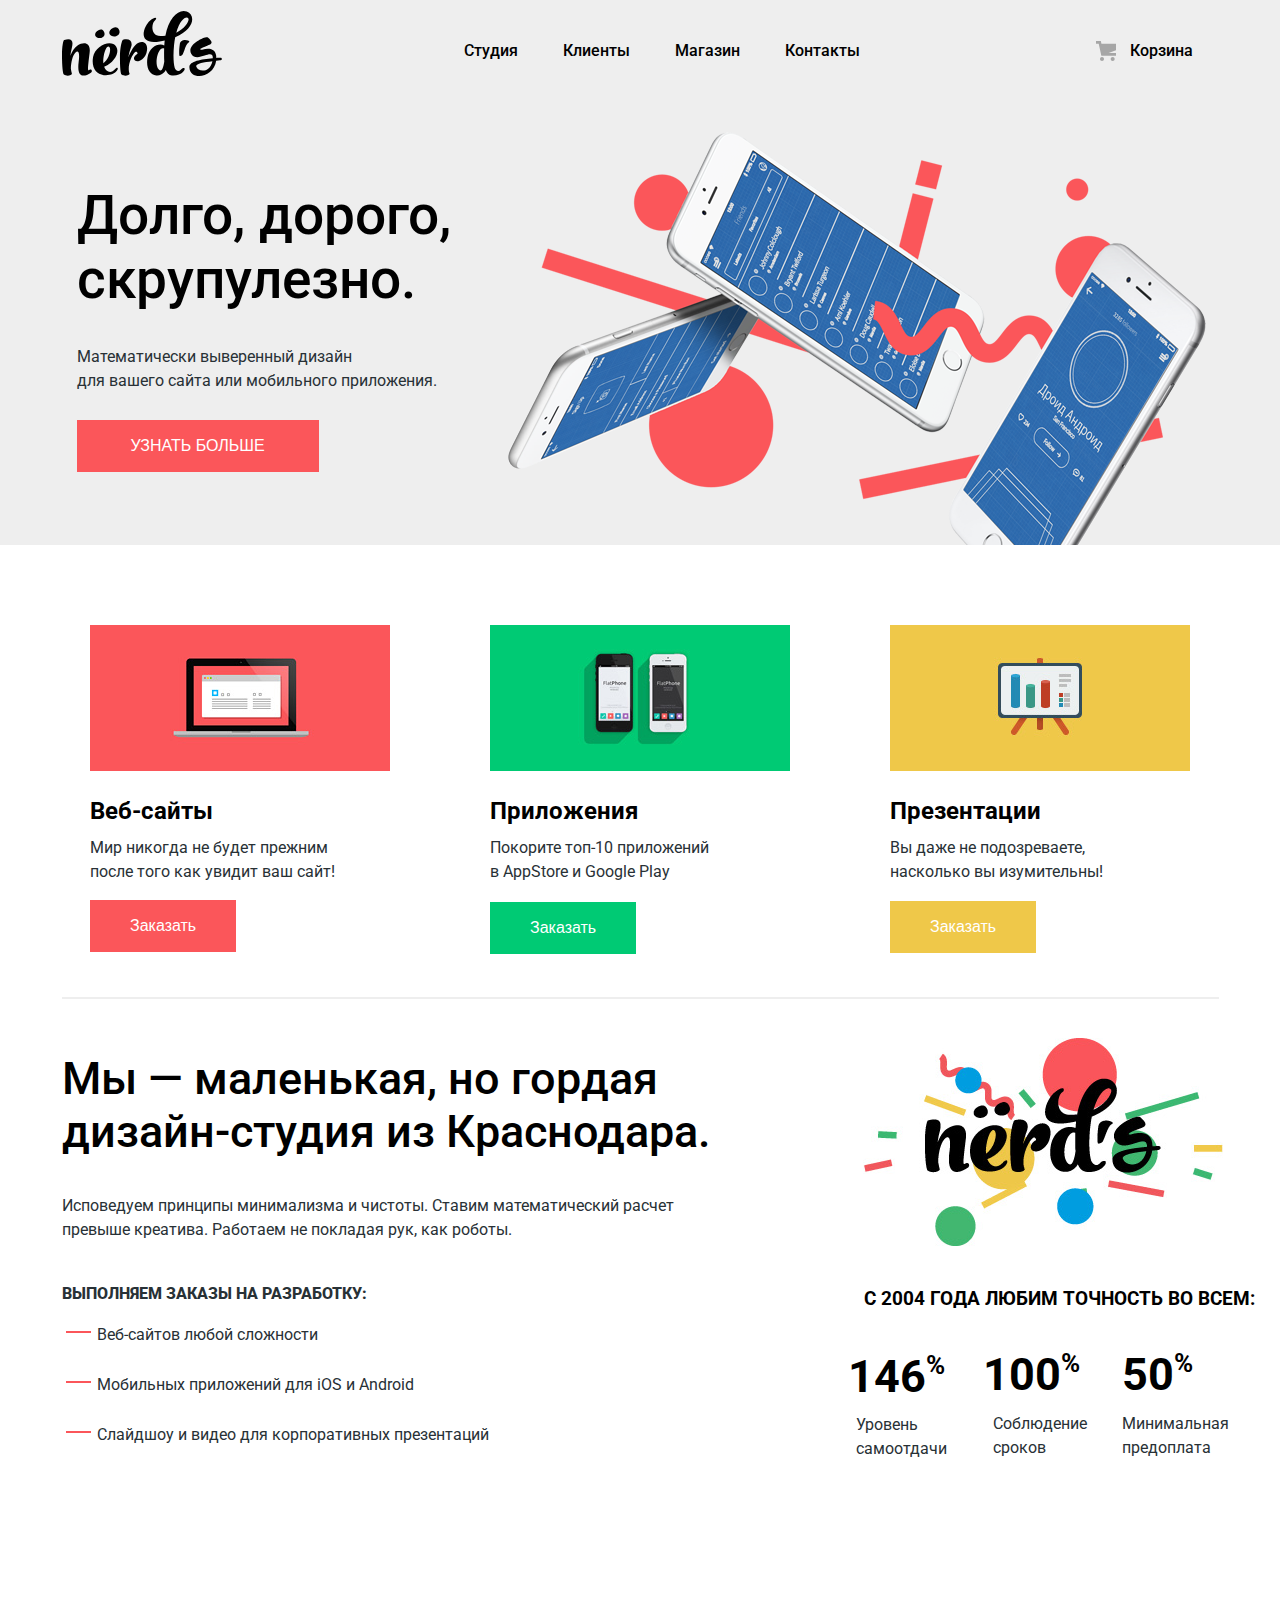
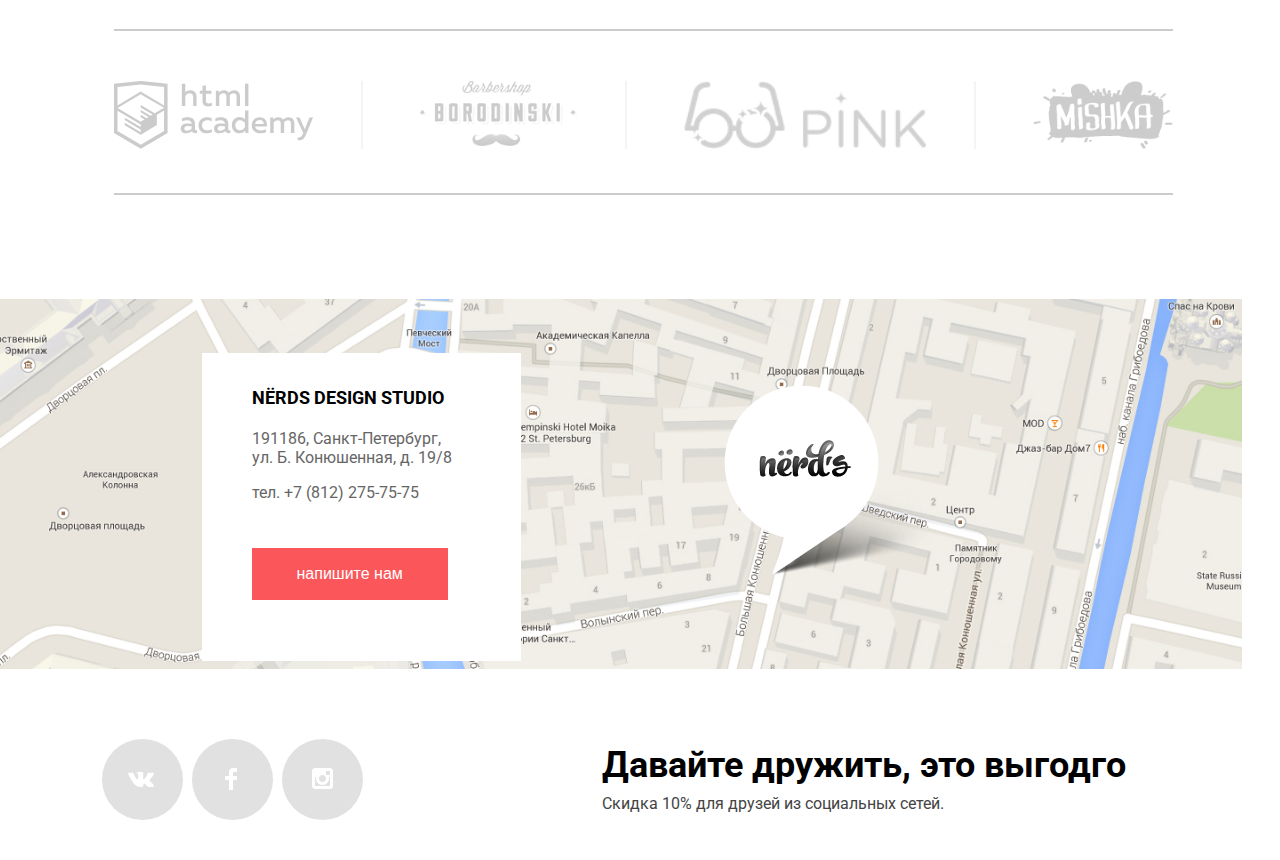
==== main/index.html @ 20a11c62 "finished making the main page, switched to the catalog" ====
<!DOCTYPE html>
<html lang="en">

<head>
    <meta charset="UTF-8">
    <meta http-equiv="X-UA-Compatible" content="IE=edge">
    <meta name="viewport" content="width=device-width, initial-scale=1.0">
    <link rel="preconnect" href="https://fonts.googleapis.com">
    <link rel="preconnect" href="https://fonts.gstatic.com" crossorigin>
    <link href="https://fonts.googleapis.com/css2?family=Roboto:wght@400;500;700&display=swap" rel="stylesheet">
    <link rel="stylesheet" href="css/style.css">
    <link rel="stylesheet" href="css/animation.css">
    <title>Nerds</title>
</head>

<body>
    <header class="header">
        <div class="container">
            <nav class="nav">
                <!--Logo-->
                <a class="header-logo" href="#"><img class="Logo" src="img/Content/Logo.svg" alt="logo"></a>
                <!--nav link-->
                <ul class="navigation-link">
                    <li><a href="#">Студия</a></li>
                    <li><a href="#">Клиенты</a></li>
                    <li><a href="#">Магазин</a></li>
                    <li><a href="#">Контакты</a></li>
                </ul>
                <!--header cart-->
                <div class="cart">
                    <a href="#"> Корзина</a>
                </div>
            </nav>
        </div>
    </header>
    <main>
        <div class="container">
            <section class="slider">
                <div class="container">
                    <!--slider img-->
                    <img class="slider-img" src="img/Content/Slider1.png" alt="background-slider">
                    <!--slider text-->
                    <h2 class="slider-title">Долго, дорого, скрупулезно.</h2>
                    <span class="slider-sub sub-title-text">Математически выверенный дизайн <br> для вашего сайта или мобильного
                        приложения.</span>
                    <!--slider button-->
                    <button class="btn_slider" type="button">УЗНАТЬ БОЛЬШЕ</button>
                </div>
            </section>
            <div class="lure">
                <!-- 1 Site-->
                <div class="lure-product1">
                    <!--product 1 img-->
                    <img src="img/Content/WebSite.jpg" alt="WebIcon">
                    <!--product 1 text-->
                    <div class="lure-product1-text">
                        <h3 class=" product-title">Веб-сайты</h3>
                        <span class="product-sub sub-title-text">Мир никогда не будет прежним <br> после того как увидит ваш
                            сайт!</span>
                    </div>
                    <!--product 1 button-->
                        <button type="button" class="lure-product1-button">Заказать</button>
                </div>
                <!--product 2-->
                <div class="lure-poduct2">
                    <!--product 2 Img-->
                    <img class="lure-product2Img" src="img/Content/App.jpg" alt="AppIcon">
                    <!--product 2 text-->
                    <div class="product2Text">
                        <h3 class=" product-title">Приложения</h3>
                        <span class="product-sub sub-title-text">Покорите топ-10 приложений <br> в AppStore и Google Play</span>
                    </div>
                    <!--product 2 button-->
                    <div class="lure-product2Button">
                        <button type="button">Заказать</button>
                    </div>
                </div>
                <!--product Present-->
                <div class="lure-product3">
                    <!--product3Img-->
                    <img class="lure-product3Img" src="img/Content/Present.jpg" alt="AppIcon">
                    <!--product present text-->
                    <div class="lure-product3Text">
                        <h3 class="product-title">Презентации</h3>
                        <span class="product-sub sub-title-text">Вы даже не подозреваете, <br> насколько вы изумительны!</span>
                    </div>
                    <!--product app button-->
                    <div class="lure-product3Button">
                        <button type="button">Заказать</button>
                    </div>

                </div>
            </div>
            <div class="info">
                <!--info Text-->
                <div class="info-text">
                    <h2 class="info-text-title">Мы — маленькая, но гордая <br> дизайн-студия из Краснодара.</h2>
                    <span class="info-text-sub sub-title-text">Исповедуем принципы минимализма и чистоты. Ставим математический расчет
                        <br> превыше креатива. Работаем не покладая рук, как роботы.</span>
                </div>
                <!--order-->
                <div class="order-text">
                    <h3 class="order-title">Выполняем заказы на разработку:</h3>
                    <p class="order-sub1 order-sub sub-title-text"> Веб-сайтов любой сложности</p>
                    <p class="order-sub2 order-sub sub-title-text">Мобильных приложений для iOS и Android</p>
                    <p class="order-sub3 order-sub sub-title-text">Слайдшоу и видео для корпоративных презентаций</p>
                </div>
                <img class="info-img" src="img/Decoration/InfoLogo.png" alt="infoImg">
                <div class="percent">
                    <!--percent title-->
                    <div class="percent-title">
                        <h3>с 2004 года Любим точность во всем: </h3>
                    </div>
                    <!--block 1-->
                    <div class="percent-block1 percent-block">
                        <p class="percent-block-number1 percent-block-number">146 <span class="percent-span">%</span> </p>
                        <p class="percent-block-sub1 percent-block-sub sub-title-text">Уровень <br> самоотдачи</p>
                    </div>
                    <!--block 2-->
                    <div class="percent-block2 percent-block">
                        <p class="percent-block-number2 percent-block-number">100 <span class="percent-span">%</span> </p>
                        <p class="percent-block-sub2 percent-block-sub sub-title-text">Соблюдение<br>сроков</p>
                    </div>
                    <!--block 3-->
                    <div class="percent-block3 percent-block">
                        <p class="percent-block-number3 percent-block-number">50 <span class="percent-span">%</span> </p>
                        <p class="percent-block-sub3 percent-block-sub sub-title-text">Минимальная<br>предоплата</p>
                    </div>
                </div>
                <!--company-->
                <div class="company">
                    <a href="#"><img class="html-company" src="img/Content/HtmlAcademy.svg" alt="htmlCompany"></a>
                    <a href="#"><img class="borodinski-company" src="img/Content/Borodinski.png"alt="borodinskiCompany"></a>
                    <a href="#"><img class="pink-company" src="img/Content/Pink.png" alt="PinkCompany"></a>
                    <a href="#"><img class="mishka-company" src="img/Content/Mishka.png" alt="MishkaCompany"></a>
                </div>
            </div>
        </div>
    </main>
    <!--footer-->
    <footer class="footer">
        <div class="container">
            <!--footerImgMaps-->
            <img class="maps" src="img/Content/map 1.png" width="100%" alt="maps">
            <!--footerImgMapsmarker-->
            <img class="map-icon" src="img/Content/Map-marker.png" alt="mapMarker">
            <!--MapsContact-->
            <div class="maps-contact">
                <h2 class="maps-contact-title">NЁRDS DESIGN STUDIO</h2>
                <p class="maps-contact-addres">191186, Санкт-Петербург, <br> ул. Б. Конюшенная, д. 19/8</p>
                <p class="maps-contact-number">тел. +7 (812) 275-75-75</p>
                <button type="button" class="maps-contact-button">напишите нам</button>
            </div>
            <!--footerText-->
            <h2 class="footer-title">Давайте дружить, это выгодго</h2>
            <p class="footer-sub">Скидка 10% для друзей из социальных сетей.</p>
            <!--footerImgIcons-->
            <div class="footer-img">
                <div class="footer-VK"><a href="#"><img class="img-Vk" src="img/Decoration/Vk.svg" alt="vkIcon"></a></div>
                <div class="footer-Fb"><a href="#"><img class="img-FB" src="img/Decoration/FbIcons.svg" alt="fbIcon"></a></div>
                <div class="footer-inst"><a href="#"><img class="img-inst" src="img/Decoration/InstaIcons.svg"alt="InstaIcon"></a></div>
            </div>
        </div>
    </footer>
</body>

</html>
---- main/css/style.css ----
body{
    margin:0px;
    font-family: 'Roboto', sans-serif;
}
.container{
    max-width: 1157px;
    margin: 0px auto;
    padding: 0px 15px;
}
/*all sub*/
.sub-title-text{
    font-size: 16px;
    font-weight: 400;
    font-family: 'Roboto', sans-serif;
    line-height: 24px;
    color: rgba(40, 49, 54, 1);
}
/*all button*/
button{
    position: absolute;
    color: white;
    text-decoration: none;
    font-size: 16px;
    font-weight: 500;
    background-color: rgba(251, 86, 90, 1);
    border: solid 0px black;
}
/*header*/
.header{
    height: 545px;
    background-color: rgba(238, 238, 238, 1);
}
/*header-nav*/
.nav{
    display: flex;
    align-items: center;
    position: absolute;
    margin-top: 20px;
}
.navigation-link>li>a{
    text-decoration: none;
    color: black;
    font-size: 16;
    font-weight: 500;
}
.navigation-link{
    list-style: none;
    display: flex;
    column-gap: 45px;
    margin-left: 202px;
    padding-right: 246px;
}
/*header-cart*/
.cart>a{
    color: black;
    text-decoration: none;
}
.cart::before{
    content: "";
    display: flex;
    position: absolute;
    width: 20px;
    height: 20px;
    background-image: url('/main/img/Decoration/Cart.svg');
    background-repeat: no-repeat;
    background-position: center;
    background-size: contain;
    top: 0px;
    left: -10px;
}
.cart{
    position: relative;
    font-size: 16px;
    font-weight: 500;
    color: black;
    padding-left: 24px;
}
/*logo*/
.Logo{
    margin-top: -10px;
}
/*slider*/
.slider-img{
    position: absolute;
    display: flex;
    margin-left: 397px;
    margin-top: -431px;
}
/*slider Text*/
.slider-title{
    color: rgba(0, 0, 0, 1);
    font-size: 55px;
    font-weight: 500;
    width: 380px;
    position: absolute;
    margin-top: -362px;
}
.slider-sub{
    position: absolute;
    margin-top: -200px;
}
/*slider-button*/
.btn_slider{
    padding: 17px 54px;
    margin-top: -125px;
}
/*lure*/
.lure{
    display: flex;
    justify-content: center;
    column-gap: 100px;
    padding-top: 80px;
    padding-bottom: 96px;
    border-bottom: solid 2px rgba(238, 238, 238, 1);
}
/*product 1 text*/
.product-title{
    font-size: 24px;
    font-weight: bold;
    color: rgba(0, 0, 0, 1);
    line-height: 25px;
    position: absolute;
}
.product-sub{
    position: absolute; 
    margin-top: 61px;   
}
/*1 button*/
.lure-product1-button{
    padding: 17px 40px;
    margin-top: 125px;
}
/*product 2*/
.lure-product2Button>button{
    background-color: rgba(0, 202, 116, 1);
    padding: 17px 40px;
    margin-top: 127px;
}
/*product 3*/
.lure-product3Button>button{
    padding: 17px 40px;
    background-color:#EFC849;
}
.lure-product3Button{
    margin-top: 126px;
}
/*info*/
/*infoText*/
.info-text-title{
    font-size:45px;
    font-weight: 500;
    color: black;
    position: absolute;
    margin-top: 53px;
}
.info-text-sub{
    position: absolute;
    margin-top: 195px;
}
/*info order*/
.order-title{
    position: absolute;
    font-weight: 800;
    font-size: 16px;
    color: rgba(40, 49, 54, 1);
    margin-top: 285px;
    text-transform: uppercase;
}
.order-sub{
    position: absolute;
    margin-top: 324px;
    margin-left: 35px;
}
.order-sub2{
    margin-top: 374px;
}
.order-sub3{
    margin-top: 424px;
}
.order-sub1::before{
    content: "";
    position: absolute;
    width: 25px;
    height: 2px;
    background-color: rgba(251, 86, 90, 1);
    margin-left: -31px;
    margin-top: 7.5px;
}
.order-sub2::before{
    content: "";
    position: absolute;
    width: 25px;
    height: 2px;
    background-color: rgba(251, 86, 90, 1);
    margin-left: -31px;
    margin-top: 7.5px;
}.order-sub3::before{
    content: "";
    position: absolute;
    width: 25px;
    height: 2px;
    background-color: rgba(251, 86, 90, 1);
    margin-left: -31px;
    margin-top: 7.5px;
}
/*info img*/
.info-img{
    position: absolute;
    display: flex;
    margin-left: 801px;
    margin-top: 39px;
}
/*percent*/

.percent-block{
    position: absolute;
    padding-top: 30px;
}
.percent-span{
    font-size: 26px;
    position: absolute;
}
/*percent title*/
.percent-title{
    position: absolute;
    font-size: 16px;
    font-weight: bold;
    text-transform: uppercase;
    margin-left: 802px;
    margin-top: 270px;
}
/*percent block 1*/
.percent-block1{
    position: absolute;
    margin-left: 786px;
    margin-top: 244px;
    display: flex;
}
.percent-block-number{
    position: absolute;
    font-weight: 700;
    font-size: 45px;
    color: rgba(0, 0, 0, 1);
}
.percent-block-sub{
    position: absolute;
    color: rgba(40, 49, 54, 1);
}
.percent-block-number1{
    margin-top: 77px;
}
.percent-block-sub1{
    margin-top: 140px;
    margin-left: 8px;
}
/*percent block2*/
.percent-block2{
    margin-top: 274px;
    display: flex;
    position: absolute;
    margin-left: 921px;
}
.percent-block-sub2{
    margin-left: 10px;
    margin-top: 109px;
}
/*percent block 3*/
.percent-block3{
    margin-top: 274px;
    margin-left: 1060px;
    position: absolute;
}
.percent-block-sub3{
    margin-top: 109px;
}
/*company*/
.company{
    position: absolute;
    margin-top: 630px;
    display: flex;
    margin-left: 52px;
    border-top: solid 2px rgba(0, 0, 0, 0.2);
    border-bottom: solid 2px rgba(0, 0, 0, 0.2);
    padding-bottom: 40px;
    padding-top: 50px;
}
.html-company{
    border-right: solid 2px rgba(0, 0, 0, 0.2);
    padding-right: 48px;
    height: 68px;
    opacity: 0.2;
}
.borodinski-company{
    margin-left: 57px;
    border-right: solid 2px rgba(0, 0, 0, 0.2);
    padding-right: 48px;
    height: 68px;
    opacity: 0.2;
}
.pink-company{
    margin-left: 57px;
    border-right: solid 2px rgba(0, 0, 0, 0.2);
    padding-right: 48px;
    height: 68px;
    opacity: 0.2;
}
.mishka-company{
    margin-left: 57px;
    height: 68px;
    opacity: 0.2;
}
/*footer*/
/*maps*/
.maps{
    margin-top: 900px;
    position: absolute;
    margin-left: -100px;
}
.map-icon{
    position: absolute;
    margin-top: 986px;
    margin-left: 662px;
}
/*mapsContact*/
.maps-contact{
    width: 319px;
    height: 308px;
    background-color: white;
    margin-top: 954px;
    position: absolute;
    margin-left: 140px;
}
.maps-contact-title{
    font-size: 18px;
    font-weight: bold;
    line-height: 30px;
    margin-left: 50px;
    margin-top: 30px;
}
.maps-contact-addres{
    color: rgba(102, 102, 102, 1);
    margin-left: 50px;
}
.maps-contact-number{
    color: rgba(102, 102, 102, 1);
    margin-left: 50px;
}
.maps-contact-button{
    font-weight: 500;
    padding: 17px 45px;
    margin-left: 50px;
    position: absolute;
    margin-top: 30px;
}
/*footer title*/
.footer-title{
    position: absolute;
    font-size: 36px;
    font-weight: bold;
    margin-top: 1345px;
    margin-left: 540px;
}
.footer-sub{
    color: rgba(68, 68, 68, 1);
    position: absolute;
    margin-left: 540px;
    margin-top: 1395px;
}
/*footer img message*/
.footer-VK{
    background: linear-gradient(0deg, #E1E1E1, #E1E1E1), #FFFFFF;
    width: 81px;
    height: 81px;
    border-radius: 100%;
}
.img-Vk{
    display: flex;
    position: absolute;
    margin-left: 26px;
    margin-top: 33px;
}
.footer-Fb{
    background: linear-gradient(0deg, #E1E1E1, #E1E1E1), #FFFFFF;
    width: 81px;
    height: 81px;
    border-radius: 100%;
}
.img-FB{
    display: flex;
    position: absolute;
    margin-left: 33px;
    margin-top: 29px;
}
.footer-inst{
    background: linear-gradient(0deg, #E1E1E1, #E1E1E1), #FFFFFF;
    width: 81px;
    height: 81px;
    border-radius: 100%;
}
.img-inst{
    display: flex;
    position: absolute;
    margin-left: 30px;
    margin-top: 29px;
}
.footer-img{
    display: flex;
    position: absolute;
    margin-top: 1340px;
    column-gap: 9px;
    margin-left: 40px;
    padding-bottom: 40px;
}
---- main/css/animation.css ----
/*logo*/
.header-logo:hover{
    opacity: 0.7;
}
.header-logo:active{
    opacity: 0.3;
    transition: background-color 0.2s;
}

/*nav*/
.navigation-link>li>a:hover{
    color: rgba(251, 86, 90, 1);
}
.navigation-link>li>a:active{
    opacity: 0.3;
    transition: background-color 0.2s;
}
/*cart*/
.cart>a:hover{
    color: rgba(251, 86, 90, 1);
}
.cart>a:active{
    opacity: 0.3;
    transition: background-color 0.2s;
}
/*btn clider*/
.btn_slider:hover{
    background-color: rgba(231, 66, 70, 1);
    cursor: pointer;
}
.btn_slider:active{
    background: #D7373B;
    color: rgba(255, 255, 255, 0.3);
    box-shadow: inset 0px 3px 0px rgba(0, 1, 1, 0.1);
    border-radius: 3px;
    transition: background-color 0.2s;
}
/*btn1_lure*/
.lure-product1-button:hover{
    background-color: rgba(231, 66, 70, 1);
    cursor: pointer;
}
.lure-product1-button:active{
    background: rgba(215, 55, 59, 1);
    color: rgba(255, 255, 255, 0.3);
    box-shadow: inset 0px 3px 0px rgba(0, 1, 1, 0.1);
    border-radius: 3px;
    transition: background-color 0.2s;
}
/*btn2_lure*/
.lure-product2Button>button:hover{
    background-color: rgba(0, 188, 108, 1);
    cursor: pointer;
}
.lure-product2Button>button:active{
    background: rgba(0, 170, 98, 1);
    color: rgba(255, 255, 255, 0.3);
    box-shadow: inset 0px 3px 0px rgba(0, 1, 1, 0.1);
    border-radius: 3px;
    transition: background-color 0.2s;
}
/*btn3_lure*/
.lure-product3Button>button:hover{
    background-color: rgba(234, 181, 52, 1);
    cursor: pointer;
}
.lure-product3Button>button:active{
    background: rgba(229, 167, 34, 1);
    color: rgba(255, 255, 255, 0.3);
    box-shadow: inset 0px 3px 0px rgba(0, 1, 1, 0.1);
    border-radius: 3px;
    transition: background-color 0.2s;
}
/*company*/
.html-company:hover{
    opacity: 1;
}
.html-company:active{
    opacity: 0.1;
}
.borodinski-company:hover{
    opacity: 1;
}
.borodinski-company:active{
    opacity: 0.1;
}
.pink-company:hover{
    opacity: 1;
}
.pink-company:active{
    opacity: 0.1;
}
.mishka-company:hover{
    opacity: 1;
}
.mishka-company:active{
    opacity: 0.1;
}
/*footer icon*/
.footer-VK:hover{
    background: rgba(231, 66, 70, 1);
    transition: background-color 0.2s;
}
.footer-Fb:hover{
    background: rgba(231, 66, 70, 1);
    transition: background-color 0.2s;

}.footer-inst:hover{
    background: rgba(231, 66, 70, 1);
    transition: background-color 0.2s;

}
/*map_button*/
.maps-contact-button:hover{
    background-color: rgba(231, 66, 70, 1);
    cursor: pointer;
}
.maps-contact-button:active{
    background: rgba(215, 55, 59, 1);
    color: rgba(255, 255, 255, 0.3);
    box-shadow: inset 0px 3px 0px rgba(0, 1, 1, 0.1);
    border-radius: 3px;
    transition: background-color 0.2s;
}
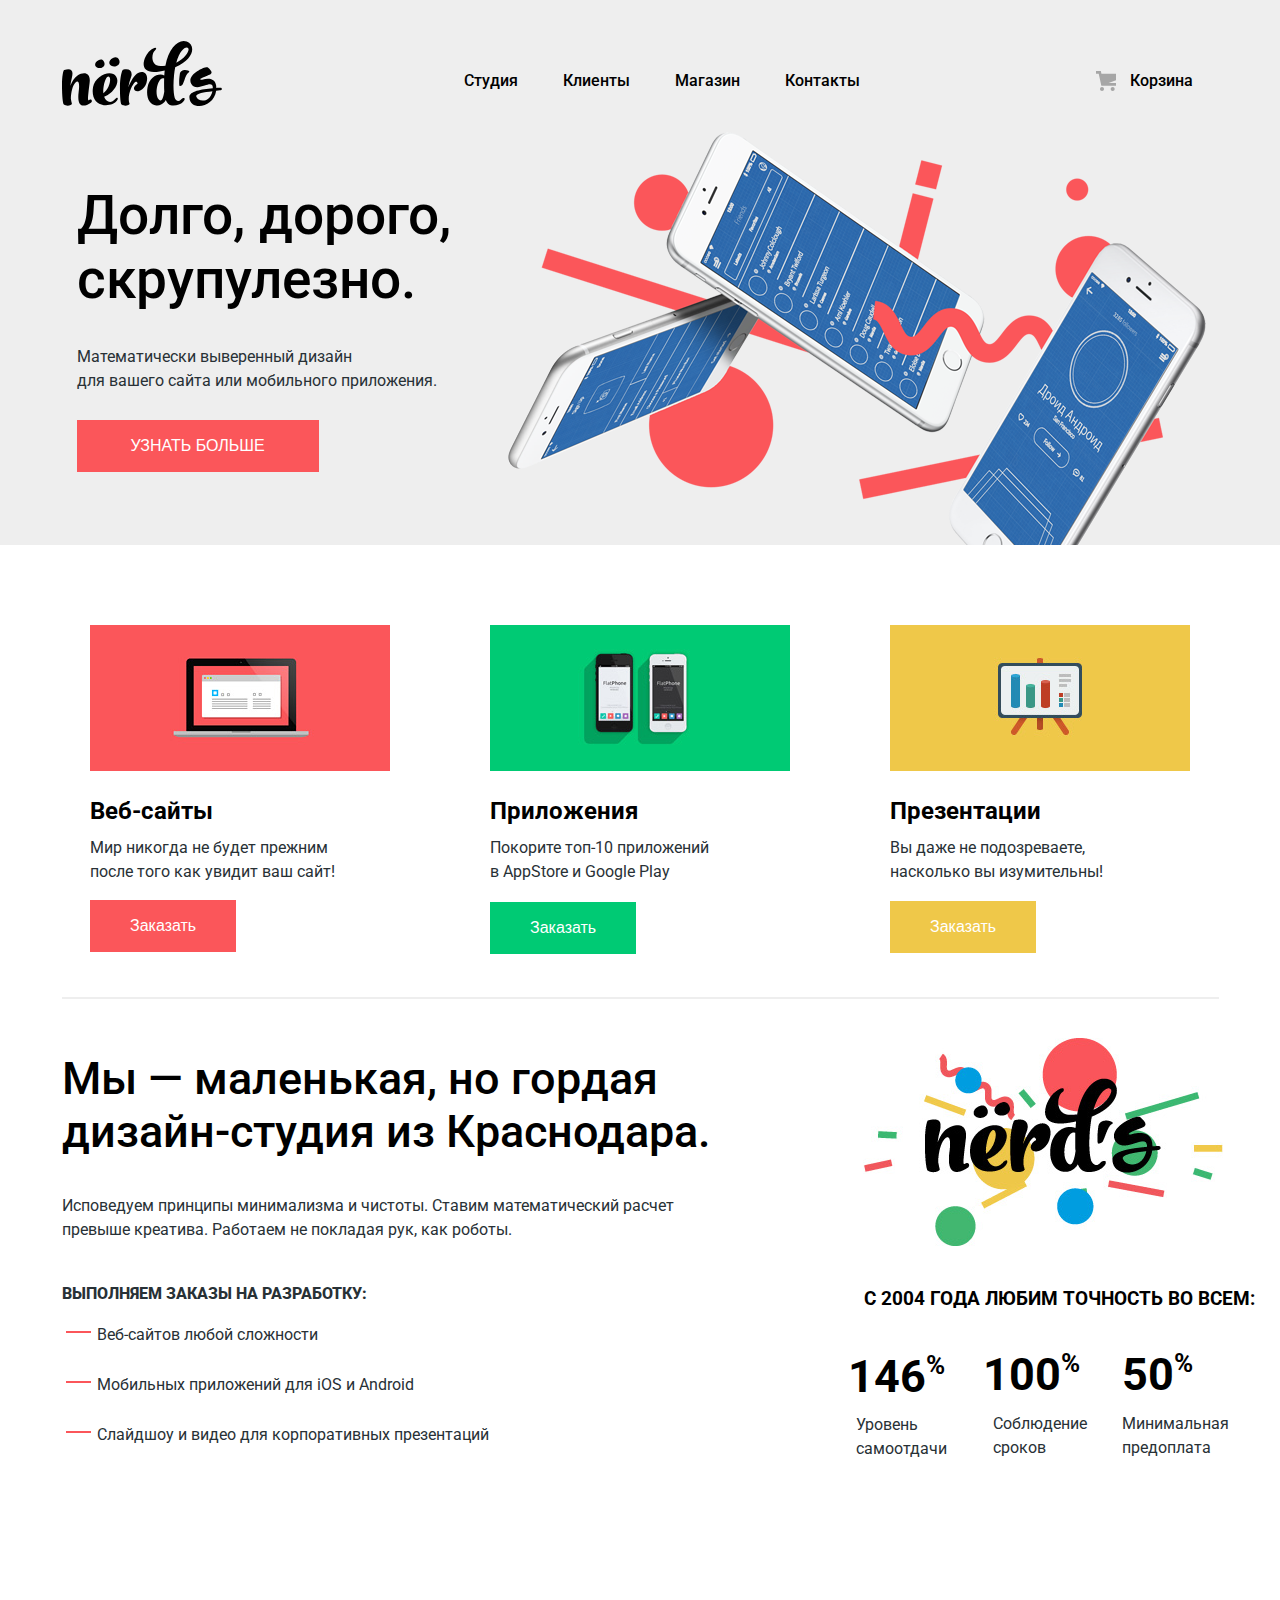
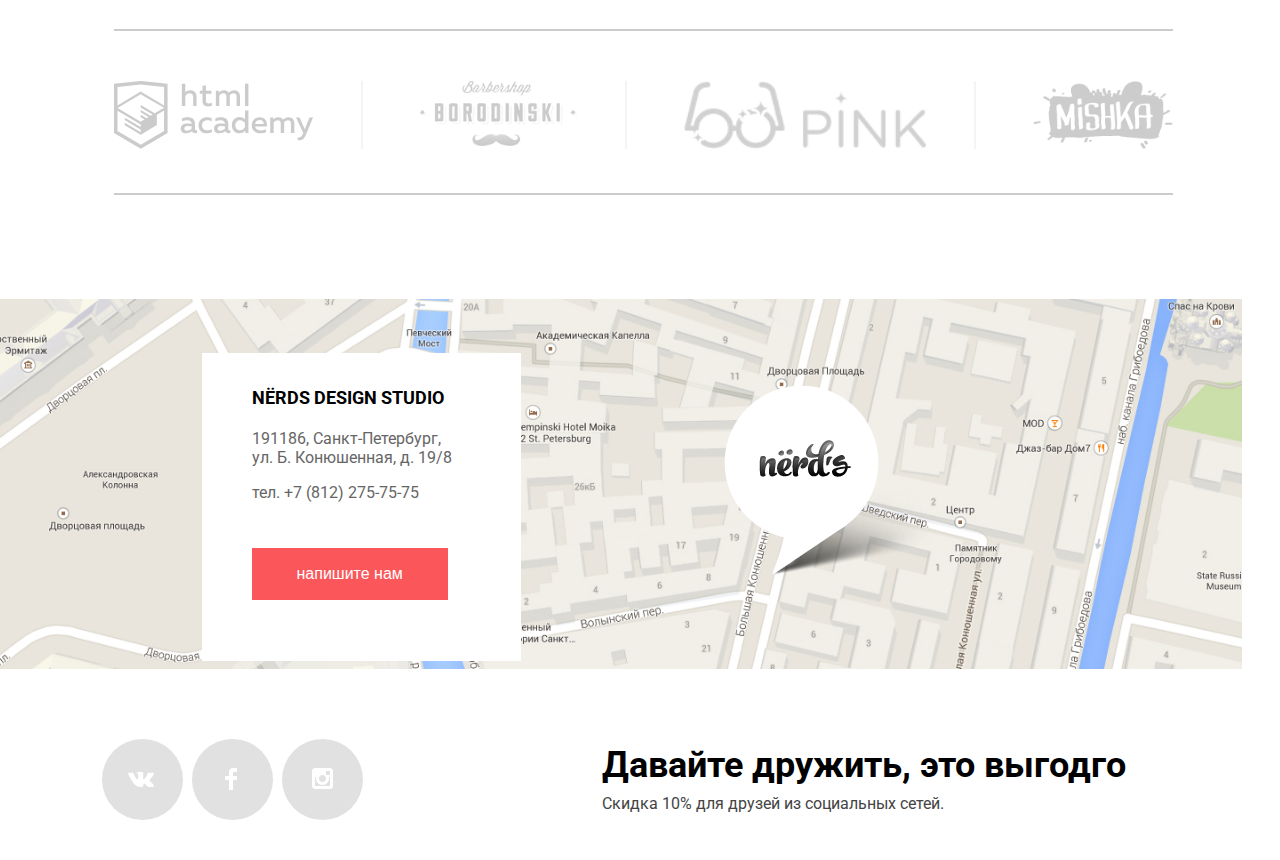
==== commit c1e0a9b5: "add nav left" ====
--- a/main/index.html
+++ b/main/index.html
@@ -23,7 +23,7 @@
                 <ul class="navigation-link">
                     <li><a href="#">Студия</a></li>
                     <li><a href="#">Клиенты</a></li>
-                    <li><a href="#">Магазин</a></li>
+                    <li><a href="/catalog/catalog.html">Магазин</a></li>
                     <li><a href="#">Контакты</a></li>
                 </ul>
                 <!--header cart-->
--- a/main/css/style.css
+++ b/main/css/style.css
@@ -35,7 +35,7 @@
     display: flex;
     align-items: center;
     position: absolute;
-    margin-top: 20px;
+    margin-top: 50px;
 }
 .navigation-link>li>a{
     text-decoration: none;
